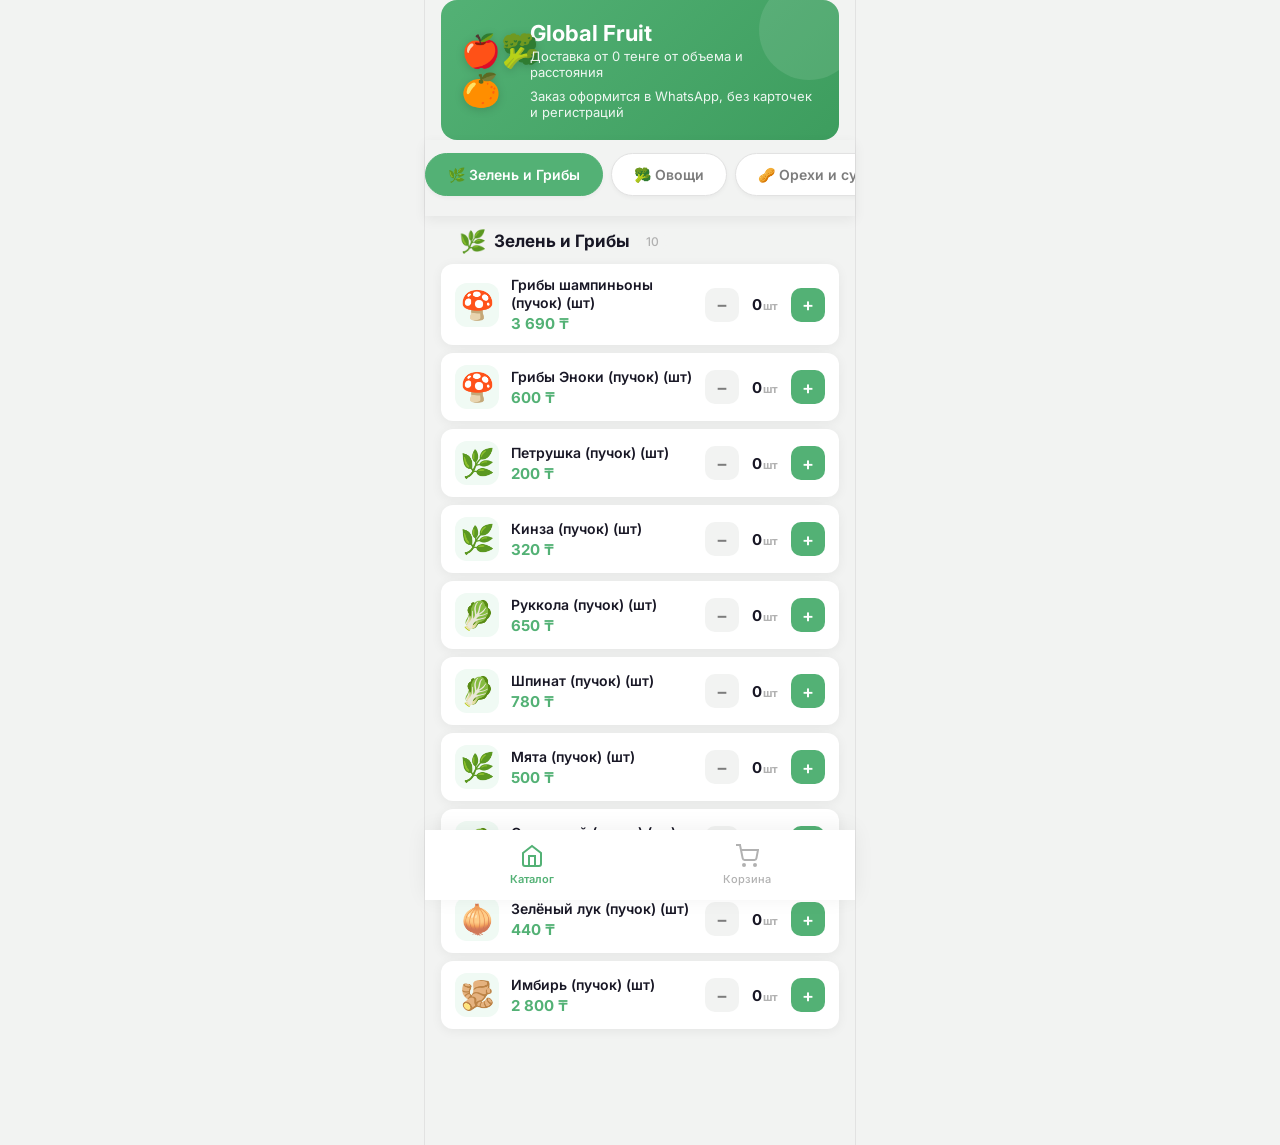
==== index.html @ 4c391168 "Update qty step by numeric unit and default start category to sales" ====
<!DOCTYPE html>
<html lang="ru">

<head>
    <meta charset="UTF-8">
    <meta name="viewport" content="width=device-width, initial-scale=1.0, maximum-scale=1.0, user-scalable=no">
    <title>GlobalFruit - Свежие фрукты и овощи</title>
    <meta name="description"
        content="Каталог свежих фруктов, овощей, орехов и ягод с доставкой. Собери заказ и отправь в WhatsApp.">
    <meta property="og:title" content="GlobalFruit - Свежие фрукты и овощи">
    <meta property="og:description"
        content="Каталог свежих фруктов, овощей, орехов и ягод с доставкой. Собери заказ и отправь в WhatsApp.">
    <meta property="og:type" content="website">
    <meta property="og:url" content="https://globalfruit.kz/">
    <meta property="og:site_name" content="GlobalFruit">
    <meta name="twitter:card" content="summary">
    <meta name="twitter:title" content="GlobalFruit - Свежие фрукты и овощи">
    <meta name="twitter:description"
        content="Каталог свежих фруктов, овощей, орехов и ягод с доставкой. Собери заказ и отправь в WhatsApp.">
    <link rel="preconnect" href="https://fonts.googleapis.com">
    <link rel="preconnect" href="https://fonts.gstatic.com" crossorigin>
    <link href="https://fonts.googleapis.com/css2?family=Inter:wght@400;500;600;700;800&display=swap" rel="stylesheet">
    <link rel="stylesheet" href="style.css?v=20260222-7">
</head>

<body>

    <!-- ===== ЭКРАН КАТАЛОГА ===== -->
    <div id="catalog-screen" class="screen active">
        <div class="banner banner-top">
            <div class="banner-content">
                <span class="banner-emoji">🍎🥦🍊</span>
                <div class="banner-copy">
                    <div class="banner-title">Global Fruit</div>
                    <div class="banner-text">Доставка от 0 тенге от объема и расстояния</div>
                    <div class="banner-text">Заказ оформится в WhatsApp, без карточек и регистраций</div>
                </div>
            </div>
        </div>

        <div class="sticky-bar sticky-bar-top">
            <div id="categories-bar-top" class="categories-bar"></div>
            <div id="last-update" class="last-update"></div>
        </div>

        <!-- Загрузка -->
        <div id="loading-banner" class="loading-banner" style="display:none;">
            <span class="loading-spinner"></span>
            Загружаю цены...
        </div>

        <!-- Список товаров -->
        <div id="products-list" class="products-list"></div>

        <!-- Пустой результат -->
        <div id="empty-state" class="empty-state" style="display:none;">
            <div class="empty-emoji">🔍</div>
            <p>Ничего не найдено</p>
        </div>
    </div>

    <!-- ===== ЭКРАН КОРЗИНЫ ===== -->
    <div id="cart-screen" class="screen">
        <header class="cart-header">
            <h2 class="cart-title">🛒 Корзина</h2>
            <button id="clear-cart-btn" class="clear-btn">Очистить</button>
        </header>

        <div id="cart-items" class="cart-items"></div>

        <div id="cart-empty" class="cart-empty">
            <div class="empty-emoji">🛒</div>
            <p>Корзина пуста</p>
            <p class="cart-empty-sub">Добавьте товары из каталога</p>
        </div>

        <!-- Текстовый блок заказа -->
        <div id="cart-summary" class="cart-summary" style="display:none;">
            <div class="summary-head">
                <div class="summary-label">Ваш заказ:</div>
                <button id="copy-cart-btn" class="copy-btn" type="button">Копировать</button>
            </div>
            <pre id="cart-text" class="cart-text"></pre>
            <div class="cart-total-row">
                <span>Итого:</span>
                <span id="cart-total-price" class="cart-total-price"></span>
            </div>
            <p class="cart-total-note">Сумма приблизительная, сейчас взвесим и покажем сколько получилось.</p>
        </div>

        <!-- Кнопка WhatsApp -->
        <a id="whatsapp-btn" href="#" class="whatsapp-btn" style="display:none;" target="_blank" rel="noopener">
            <svg class="wa-icon" viewBox="0 0 24 24" fill="currentColor">
                <path
                    d="M17.472 14.382c-.297-.149-1.758-.867-2.03-.967-.273-.099-.471-.148-.67.15-.197.297-.767.966-.94 1.164-.173.199-.347.223-.644.075-.297-.15-1.255-.463-2.39-1.475-.883-.788-1.48-1.761-1.653-2.059-.173-.297-.018-.458.13-.606.134-.133.298-.347.446-.52.149-.174.198-.298.298-.497.099-.198.05-.371-.025-.52-.075-.149-.669-1.612-.916-2.207-.242-.579-.487-.5-.669-.51-.173-.008-.371-.01-.57-.01-.198 0-.52.074-.792.372-.272.297-1.04 1.016-1.04 2.479 0 1.462 1.065 2.875 1.213 3.074.149.198 2.096 3.2 5.077 4.487.709.306 1.262.489 1.694.625.712.227 1.36.195 1.871.118.571-.085 1.758-.719 2.006-1.413.248-.694.248-1.289.173-1.413-.074-.124-.272-.198-.57-.347m-5.421 7.403h-.004a9.87 9.87 0 01-5.031-1.378l-.361-.214-3.741.982.998-3.648-.235-.374a9.86 9.86 0 01-1.51-5.26c.001-5.45 4.436-9.884 9.888-9.884 2.64 0 5.122 1.03 6.988 2.898a9.825 9.825 0 012.893 6.994c-.003 5.45-4.437 9.884-9.885 9.884m8.413-18.297A11.815 11.815 0 0012.05 0C5.495 0 .16 5.335.157 11.892c0 2.096.547 4.142 1.588 5.945L.057 24l6.305-1.654a11.882 11.882 0 005.683 1.448h.005c6.554 0 11.89-5.335 11.893-11.893a11.821 11.821 0 00-3.48-8.413z" />
            </svg>
            Отправить заказ в WhatsApp
        </a>
    </div>

    <!-- ===== НИЖНЯЯ НАВИГАЦИЯ ===== -->
    <nav class="bottom-nav">
        <button class="nav-btn active" data-screen="catalog-screen">
            <svg viewBox="0 0 24 24" fill="none" stroke="currentColor" stroke-width="2">
                <path d="m3 9 9-7 9 7v11a2 2 0 0 1-2 2H5a2 2 0 0 1-2-2z" />
                <polyline points="9 22 9 12 15 12 15 22" />
            </svg>
            <span>Каталог</span>
        </button>
        <button class="nav-btn" data-screen="cart-screen">
            <svg viewBox="0 0 24 24" fill="none" stroke="currentColor" stroke-width="2">
                <circle cx="9" cy="21" r="1" />
                <circle cx="20" cy="21" r="1" />
                <path d="M1 1h4l2.68 13.39a2 2 0 0 0 2 1.61h9.72a2 2 0 0 0 2-1.61L23 6H6" />
            </svg>
            <span>Корзина</span>
            <span id="cart-badge" class="cart-badge" style="display:none;">0</span>
        </button>
    </nav>

    <script src="js/catalog-data.js?v=20260222-7"></script>
    <script src="js/catalog-utils.js?v=20260222-7"></script>
    <script src="app.js?v=20260226-2"></script>
</body>

</html>
---- style.css ----
/* ===== СБРОС И БАЗОВЫЕ СТИЛИ ===== */
*,
*::before,
*::after {
    margin: 0;
    padding: 0;
    box-sizing: border-box;
}

:root {
    --green: #53B175;
    --green-dark: #489E67;
    --green-light: #E8F5E9;
    --green-pale: #F0FAF4;
    --bg: #F2F3F2;
    --white: #FFFFFF;
    --text: #181725;
    --text-secondary: #7C7C7C;
    --text-muted: #B1B1B1;
    --border: #E2E2E2;
    --shadow: 0 2px 12px rgba(0, 0, 0, 0.06);
    --shadow-lg: 0 8px 30px rgba(0, 0, 0, 0.1);
    --radius: 16px;
    --radius-sm: 12px;
    --nav-height: 70px;
    --categories-height: 64px;
    --wa-green: #25D366;
    --sale: #FF6B35;
    --sale-bg: #FFF3EE;
}

html {
    font-family: 'Inter', -apple-system, BlinkMacSystemFont, sans-serif;
    font-size: 16px;
    -webkit-tap-highlight-color: transparent;
    -webkit-font-smoothing: antialiased;
}

body {
    background: var(--bg);
    color: var(--text);
    min-height: 100dvh;
    overflow-x: hidden;
    padding-bottom: calc(var(--nav-height) + 18px);
}

/* ===== ЭКРАНЫ ===== */
.screen {
    display: none;
    animation: fadeIn 0.25s ease;
}

.screen.active {
    display: block;
}

@keyframes fadeIn {
    from {
        opacity: 0;
        transform: translateY(8px);
    }

    to {
        opacity: 1;
        transform: translateY(0);
    }
}

/* ===== ШАПКА (не sticky — прокручивается) ===== */
.header {
    text-align: center;
    padding: 24px 16px 8px;
}

.header-logo {
    font-size: 36px;
    margin-bottom: 4px;
    animation: bounce 2s infinite;
}

@keyframes bounce {

    0%,
    100% {
        transform: translateY(0);
    }

    50% {
        transform: translateY(-6px);
    }
}

.header-title {
    font-size: 24px;
    font-weight: 800;
    color: var(--green);
    letter-spacing: -0.5px;
}

.header-subtitle {
    font-size: 13px;
    color: var(--text-secondary);
    margin-top: 2px;
}

/* ===== ПОИСК ===== */
.search-wrap {
    position: relative;
    margin: 16px 16px 0;
}

.search-icon {
    position: absolute;
    left: 14px;
    top: 50%;
    transform: translateY(-50%);
    width: 20px;
    height: 20px;
    color: var(--text-muted);
    pointer-events: none;
}

.search-input {
    width: 100%;
    padding: 14px 16px 14px 44px;
    border: none;
    border-radius: var(--radius);
    background: var(--white);
    font-size: 15px;
    font-family: inherit;
    color: var(--text);
    box-shadow: var(--shadow);
    outline: none;
    transition: box-shadow 0.2s;
}

.search-input::placeholder {
    color: var(--text-muted);
}

.search-input:focus {
    box-shadow: 0 0 0 2px var(--green), var(--shadow);
}

/* ===== БАННЕР ===== */
.banner {
    background: linear-gradient(135deg, var(--green) 0%, #3d9d5e 100%);
    border-radius: var(--radius);
    padding: 20px;
    margin: 16px 16px 0;
    color: white;
    overflow: hidden;
    position: relative;
}

.banner-top {
    margin: 0 16px 0;
}

.banner::after {
    content: '';
    position: absolute;
    right: -20px;
    top: -20px;
    width: 100px;
    height: 100px;
    background: rgba(255, 255, 255, 0.1);
    border-radius: 50%;
}

.banner-content {
    display: flex;
    align-items: center;
    gap: 4px;
    position: relative;
    z-index: 1;
}

.banner-copy {
    margin-left: -26px;
}

.banner-emoji {
    font-size: 32px;
    filter: drop-shadow(0 2px 4px rgba(0, 0, 0, 0.15));
}

.banner-title {
    font-size: 22px;
    font-weight: 700;
}

.banner-text {
    font-size: 13px;
    opacity: 0.9;
    margin-top: 2px;
}

.banner-text + .banner-text {
    margin-top: 8px;
}

/* ===== ФИКСИРОВАННЫЕ БАРЫ КАТЕГОРИЙ (ВЕРХ/НИЗ) ===== */
.sticky-bar {
    left: 0;
    right: 0;
    z-index: 150;
    background: var(--bg);
    padding: 10px 0 5px;
    transition: transform 0.3s ease;
}

.sticky-bar-top {
    position: sticky;
    top: 0;
    z-index: 170;
    padding: 8px 0 2px;
    box-shadow: 0 4px 12px rgba(0, 0, 0, 0.06);
}


/* Ограничение ширины на десктопе */
@media (min-width: 480px) {
    .sticky-bar-top {
        max-width: 430px;
        margin: 0 auto;
    }
}

/* Скрываем метку когда бар внизу, чтобы не загромождать */

/* ===== КАТЕГОРИИ (чипсы) ===== */
.categories-bar {
    display: flex;
    gap: 8px;
    overflow-x: auto;
    padding: 5px 0 10px;
    -webkit-overflow-scrolling: touch;
    scrollbar-width: none;
}

.categories-bar::-webkit-scrollbar {
    display: none;
}

.cat-chip {
    flex-shrink: 0;
    padding: 12px 22px;
    /* Чуть шире по высоте и вширь */
    border: 1.5px solid var(--border);
    border-radius: 24px;
    background: var(--white);
    font-size: 14px;
    /* Чуть крупнее шрифт */
    font-weight: 600;
    font-family: inherit;
    color: var(--text-secondary);
    cursor: pointer;
    transition: all 0.2s;
    white-space: nowrap;
    box-shadow: 0 2px 4px rgba(0, 0, 0, 0.04);
}

.cat-chip:active {
    transform: scale(0.95);
}

.cat-chip.active {
    background: var(--green);
    color: white;
    border-color: var(--green);
}

/* Специальный стиль для чипа "Акция" */
.cat-chip[data-category="sale"] {
    border-color: var(--sale);
    color: var(--sale);
}

.cat-chip[data-category="sale"].active {
    background: var(--sale);
    color: white;
    border-color: var(--sale);
}

/* Метка времени обновления */
.last-update {
    font-size: 11px;
    color: var(--text-muted);
    padding: 0 16px 8px;
    text-align: right;
}

/* ===== LOADING-БАННЕР ===== */
.loading-banner {
    display: flex;
    align-items: center;
    gap: 10px;
    margin: 8px 16px;
    padding: 12px 16px;
    background: var(--white);
    border-radius: var(--radius-sm);
    font-size: 14px;
    color: var(--text-secondary);
    box-shadow: var(--shadow);
}

.loading-spinner {
    width: 18px;
    height: 18px;
    border: 2px solid var(--green-pale);
    border-top-color: var(--green);
    border-radius: 50%;
    animation: spin 0.8s linear infinite;
    flex-shrink: 0;
}

@keyframes spin {
    to {
        transform: rotate(360deg);
    }
}

/* ===== СЕКЦИЯ КАТЕГОРИИ ===== */
.category-section {
    margin-bottom: 20px;
}

.category-header {
    display: flex;
    align-items: center;
    gap: 8px;
    margin-bottom: 10px;
    padding: 0 18px;
}

.category-emoji {
    font-size: 22px;
}

.category-name {
    font-size: 17px;
    font-weight: 700;
    color: var(--text);
}

.category-count {
    font-size: 12px;
    font-weight: 500;
    color: var(--text-muted);
    background: var(--bg);
    padding: 2px 8px;
    border-radius: 10px;
}

/* ===== СПИСОК ТОВАРОВ ===== */
.products-list {
    padding: 12px 16px 8px;
}

/* ===== КАРТОЧКА ТОВАРА ===== */
.product-card {
    display: flex;
    align-items: center;
    background: var(--white);
    border-radius: var(--radius-sm);
    padding: 12px 14px;
    margin-bottom: 8px;
    box-shadow: var(--shadow);
    transition: transform 0.15s, box-shadow 0.15s;
    gap: 12px;
}

.product-card:active {
    transform: scale(0.98);
}

.product-card.in-cart {
    border-left: 3px solid var(--green);
}

.product-emoji {
    font-size: 28px;
    width: 44px;
    height: 44px;
    display: flex;
    align-items: center;
    justify-content: center;
    background: var(--green-pale);
    border-radius: 12px;
    flex-shrink: 0;
}

.product-info {
    flex: 1;
    min-width: 0;
}

.product-name {
    font-size: 14px;
    font-weight: 600;
    color: var(--text);
    line-height: 1.3;
}

.product-price {
    font-size: 15px;
    font-weight: 700;
    color: var(--green);
    margin-top: 2px;
}

/* ===== БЕЙДЖ "АКЦИЯ" НА ТОВАРЕ ===== */
.sale-badge {
    display: inline-flex;
    align-items: center;
    font-size: 10px;
    font-weight: 700;
    color: var(--sale);
    background: var(--sale-bg);
    border: 1px solid var(--sale);
    border-radius: 6px;
    padding: 1px 6px;
    margin-left: 4px;
    vertical-align: middle;
    white-space: nowrap;
}

/* ===== СЧЁТЧИК ===== */
.counter {
    display: flex;
    align-items: center;
    gap: 2px;
    flex-shrink: 0;
}

.counter-btn {
    width: 34px;
    height: 34px;
    border: none;
    border-radius: 10px;
    font-size: 18px;
    font-weight: 600;
    font-family: inherit;
    cursor: pointer;
    display: flex;
    align-items: center;
    justify-content: center;
    transition: all 0.15s;
    -webkit-tap-highlight-color: transparent;
}

.counter-btn:active {
    transform: scale(0.9);
}

.counter-btn.minus {
    background: var(--bg);
    color: var(--text-secondary);
}

.counter-btn.minus:hover {
    background: #e0e0e0;
}

.counter-btn.plus {
    background: var(--green);
    color: white;
}

.counter-btn.plus:hover {
    background: var(--green-dark);
}

.counter-btn.plus.is-active {
    background: #4e8ef7;
}

.counter-btn.plus.is-active:hover {
    background: #3f7be2;
}

.counter-val {
    width: auto;
    min-width: 10px;
    text-align: right;
    font-size: 15px;
    font-weight: 700;
    color: var(--text);
}

.counter-val.has-value {
    color: var(--green);
}

.counter-value-wrap {
    min-width: 48px;
    display: flex;
    align-items: baseline;
    justify-content: center;
    gap: 1px;
}

.counter-unit {
    font-size: 11px;
    font-weight: 700;
    color: var(--text-muted);
    text-transform: lowercase;
}

/* ===== ПУСТОЙ РЕЗУЛЬТАТ ===== */
.empty-state,
.cart-empty {
    text-align: center;
    padding: 48px 16px;
    color: var(--text-secondary);
}

.empty-emoji {
    font-size: 48px;
    margin-bottom: 12px;
}

.cart-empty-sub {
    font-size: 13px;
    color: var(--text-muted);
    margin-top: 4px;
}

/* ===== ЭКРАН КОРЗИНЫ ===== */
.cart-header {
    display: flex;
    align-items: center;
    justify-content: space-between;
    padding: 24px 16px 16px;
}

.cart-title {
    font-size: 22px;
    font-weight: 800;
}

.clear-btn {
    padding: 6px 14px;
    font-size: 13px;
    font-weight: 500;
    font-family: inherit;
    border: 1.5px solid #ff6b6b;
    border-radius: 20px;
    background: transparent;
    color: #ff6b6b;
    cursor: pointer;
    transition: all 0.2s;
}

.clear-btn:active {
    background: #ff6b6b;
    color: white;
}

.cart-items {
    display: flex;
    flex-direction: column;
    gap: 8px;
    padding: 0 16px;
}

.cart-item {
    display: flex;
    align-items: center;
    justify-content: space-between;
    gap: 12px;
    background: var(--white);
    border-radius: var(--radius-sm);
    padding: 12px 14px;
    box-shadow: var(--shadow);
}

.cart-item-info {
    flex: 1;
    min-width: 0;
    display: flex;
    flex-direction: column;
    gap: 2px;
}

.cart-item-name {
    font-size: 14px;
    font-weight: 600;
    flex: 1;
    min-width: 0;
    overflow: hidden;
    text-overflow: ellipsis;
    white-space: nowrap;
}

.cart-item-price {
    font-size: 15px;
    font-weight: 700;
    color: var(--green);
}

.cart-item-counter {
    margin-left: 8px;
}

/* ===== БЛОК ЗАКАЗА (текст) ===== */
.cart-summary {
    margin: 16px 16px 100px;
    background: var(--white);
    border-radius: var(--radius);
    padding: 16px;
    box-shadow: var(--shadow);
}

.summary-head {
    display: flex;
    align-items: center;
    justify-content: space-between;
    gap: 10px;
    margin-bottom: 8px;
}

.summary-label {
    font-size: 13px;
    font-weight: 600;
    color: var(--text-secondary);
    text-transform: uppercase;
    letter-spacing: 0.5px;
}

.copy-btn {
    border: 1px solid var(--border);
    background: var(--white);
    color: var(--text-secondary);
    border-radius: 999px;
    padding: 6px 12px;
    font-size: 12px;
    font-weight: 600;
    font-family: inherit;
    cursor: pointer;
    transition: background 0.2s, color 0.2s, border-color 0.2s;
}

.copy-btn:active {
    background: var(--green-pale);
    border-color: var(--green);
    color: var(--green-dark);
}

.copy-btn:disabled {
    opacity: 0.5;
    cursor: not-allowed;
}

.cart-text {
    font-family: 'Inter', monospace;
    font-size: 13px;
    color: var(--text);
    white-space: pre-wrap;
    line-height: 1.7;
    border: 1px dashed var(--border);
    border-radius: 8px;
    padding: 12px;
    background: var(--green-pale);
    max-height: 240px;
    overflow-y: auto;
}

.cart-total-row {
    display: flex;
    justify-content: space-between;
    align-items: center;
    margin-top: 12px;
    padding-top: 12px;
    border-top: 1px solid var(--border);
    font-size: 16px;
    font-weight: 700;
}

.cart-total-price {
    color: var(--green);
    font-size: 20px;
}

.cart-total-note {
    margin-top: 10px;
    font-size: 12px;
    line-height: 1.45;
    color: var(--text-secondary);
}

/* ===== КНОПКА WhatsApp ===== */
.whatsapp-btn {
    display: flex;
    align-items: center;
    justify-content: center;
    gap: 10px;
    width: calc(100% - 32px);
    position: fixed;
    bottom: calc(var(--nav-height) + 14px);
    left: 16px;
    right: 16px;
    padding: 16px;
    background: var(--wa-green);
    color: white;
    font-size: 16px;
    font-weight: 700;
    font-family: inherit;
    border: none;
    border-radius: var(--radius);
    text-decoration: none;
    box-shadow: 0 6px 20px rgba(37, 211, 102, 0.4);
    transition: transform 0.15s, box-shadow 0.15s;
    z-index: 100;
}

.whatsapp-btn:active {
    transform: scale(0.97);
    box-shadow: 0 3px 12px rgba(37, 211, 102, 0.3);
}

.wa-icon {
    width: 22px;
    height: 22px;
}

/* ===== НИЖНЯЯ НАВИГАЦИЯ ===== */
.bottom-nav {
    position: fixed;
    bottom: 0;
    left: 0;
    right: 0;
    height: var(--nav-height);
    background: var(--white);
    display: flex;
    align-items: center;
    justify-content: space-around;
    box-shadow: 0 -2px 20px rgba(0, 0, 0, 0.06);
    z-index: 200;
    padding-bottom: env(safe-area-inset-bottom, 0);
}

.nav-btn {
    display: flex;
    flex-direction: column;
    align-items: center;
    gap: 4px;
    background: none;
    border: none;
    cursor: pointer;
    padding: 8px 20px;
    position: relative;
    font-family: inherit;
    transition: all 0.2s;
}

.nav-btn svg {
    width: 24px;
    height: 24px;
    color: var(--text-muted);
    transition: color 0.2s;
}

.nav-btn span {
    font-size: 11px;
    font-weight: 500;
    color: var(--text-muted);
    transition: color 0.2s;
}

.nav-btn.active svg {
    color: var(--green);
}

.nav-btn.active span {
    color: var(--green);
    font-weight: 600;
}

.cart-badge {
    position: absolute;
    top: 2px;
    right: 10px;
    min-width: 18px;
    height: 18px;
    padding: 0 5px;
    background: #ff6b6b;
    color: white;
    font-size: 11px;
    font-weight: 700;
    border-radius: 9px;
    display: flex;
    align-items: center;
    justify-content: center;
    animation: popIn 0.3s ease;
}

@keyframes popIn {
    from {
        transform: scale(0);
    }

    to {
        transform: scale(1);
    }
}

/* ===== АДАПТИВНОСТЬ ===== */
@media (min-width: 480px) {
    body {
        max-width: 430px;
        margin: 0 auto;
        box-shadow: -1px 0 0 var(--border), 1px 0 0 var(--border);
        min-height: 100vh;
    }

    .bottom-nav {
        max-width: 430px;
        left: 50%;
        transform: translateX(-50%);
    }

    .whatsapp-btn {
        max-width: 398px;
        left: 50%;
        transform: translateX(-50%);
    }

    .whatsapp-btn:active {
        transform: translateX(-50%) scale(0.97);
    }
}
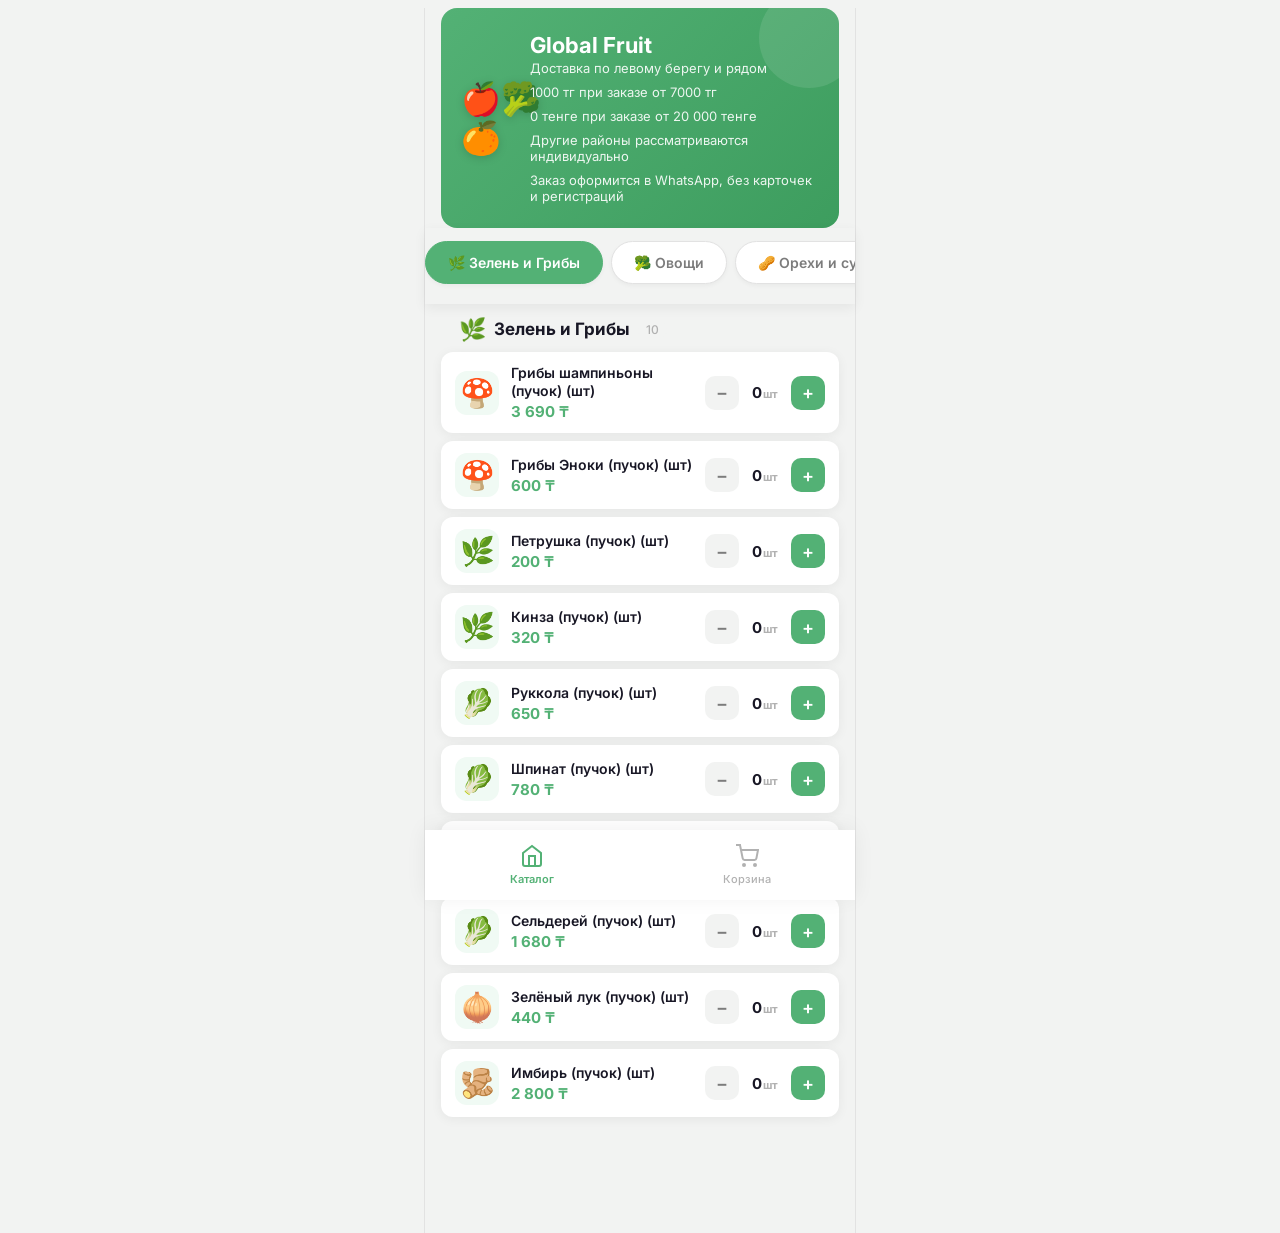
==== commit 3da0a57e: "Update delivery banner copy and spacing" ====
--- a/index.html
+++ b/index.html
@@ -20,7 +20,7 @@
     <link rel="preconnect" href="https://fonts.googleapis.com">
     <link rel="preconnect" href="https://fonts.gstatic.com" crossorigin>
     <link href="https://fonts.googleapis.com/css2?family=Inter:wght@400;500;600;700;800&display=swap" rel="stylesheet">
-    <link rel="stylesheet" href="style.css?v=20260222-7">
+    <link rel="stylesheet" href="style.css?v=20260226-2">
 </head>
 
 <body>
@@ -32,7 +32,10 @@
                 <span class="banner-emoji">🍎🥦🍊</span>
                 <div class="banner-copy">
                     <div class="banner-title">Global Fruit</div>
-                    <div class="banner-text">Доставка от 0 тенге от объема и расстояния</div>
+                    <div class="banner-text">Доставка по левому берегу и рядом</div>
+                    <div class="banner-text">1000 тг при заказе от 7000 тг</div>
+                    <div class="banner-text">0 тенге при заказе от 20 000 тенге</div>
+                    <div class="banner-text">Другие районы рассматриваются индивидуально</div>
                     <div class="banner-text">Заказ оформится в WhatsApp, без карточек и регистраций</div>
                 </div>
             </div>
@@ -120,7 +123,7 @@
 
     <script src="js/catalog-data.js?v=20260222-7"></script>
     <script src="js/catalog-utils.js?v=20260222-7"></script>
-    <script src="app.js?v=20260226-2"></script>
+    <script src="app.js?v=20260226-4"></script>
 </body>
 
 </html>
--- a/style.css
+++ b/style.css
@@ -27,6 +27,8 @@
     --wa-green: #25D366;
     --sale: #FF6B35;
     --sale-bg: #FFF3EE;
+    --sale-card-bg: #FFEFE8;
+    --sale-card-border: #FFD8CB;
 }
 
 html {
@@ -146,7 +148,7 @@
 .banner {
     background: linear-gradient(135deg, var(--green) 0%, #3d9d5e 100%);
     border-radius: var(--radius);
-    padding: 20px;
+    padding: 24px 20px;
     margin: 16px 16px 0;
     color: white;
     overflow: hidden;
@@ -154,7 +156,7 @@
 }
 
 .banner-top {
-    margin: 0 16px 0;
+    margin: 8px 16px 0;
 }
 
 .banner::after {
@@ -379,6 +381,11 @@
     border-left: 3px solid var(--green);
 }
 
+.product-card.sale-card {
+    background: var(--sale-card-bg);
+    box-shadow: 0 0 0 1px var(--sale-card-border), var(--shadow);
+}
+
 .product-emoji {
     font-size: 28px;
     width: 44px;
@@ -403,27 +410,19 @@
     line-height: 1.3;
 }
 
+.sale-flame {
+    display: inline-block;
+    font-size: 12px;
+    line-height: 1;
+    margin-left: 2px;
+    vertical-align: baseline;
+}
+
 .product-price {
     font-size: 15px;
     font-weight: 700;
     color: var(--green);
     margin-top: 2px;
-}
-
-/* ===== БЕЙДЖ "АКЦИЯ" НА ТОВАРЕ ===== */
-.sale-badge {
-    display: inline-flex;
-    align-items: center;
-    font-size: 10px;
-    font-weight: 700;
-    color: var(--sale);
-    background: var(--sale-bg);
-    border: 1px solid var(--sale);
-    border-radius: 6px;
-    padding: 1px 6px;
-    margin-left: 4px;
-    vertical-align: middle;
-    white-space: nowrap;
 }
 
 /* ===== СЧЁТЧИК ===== */
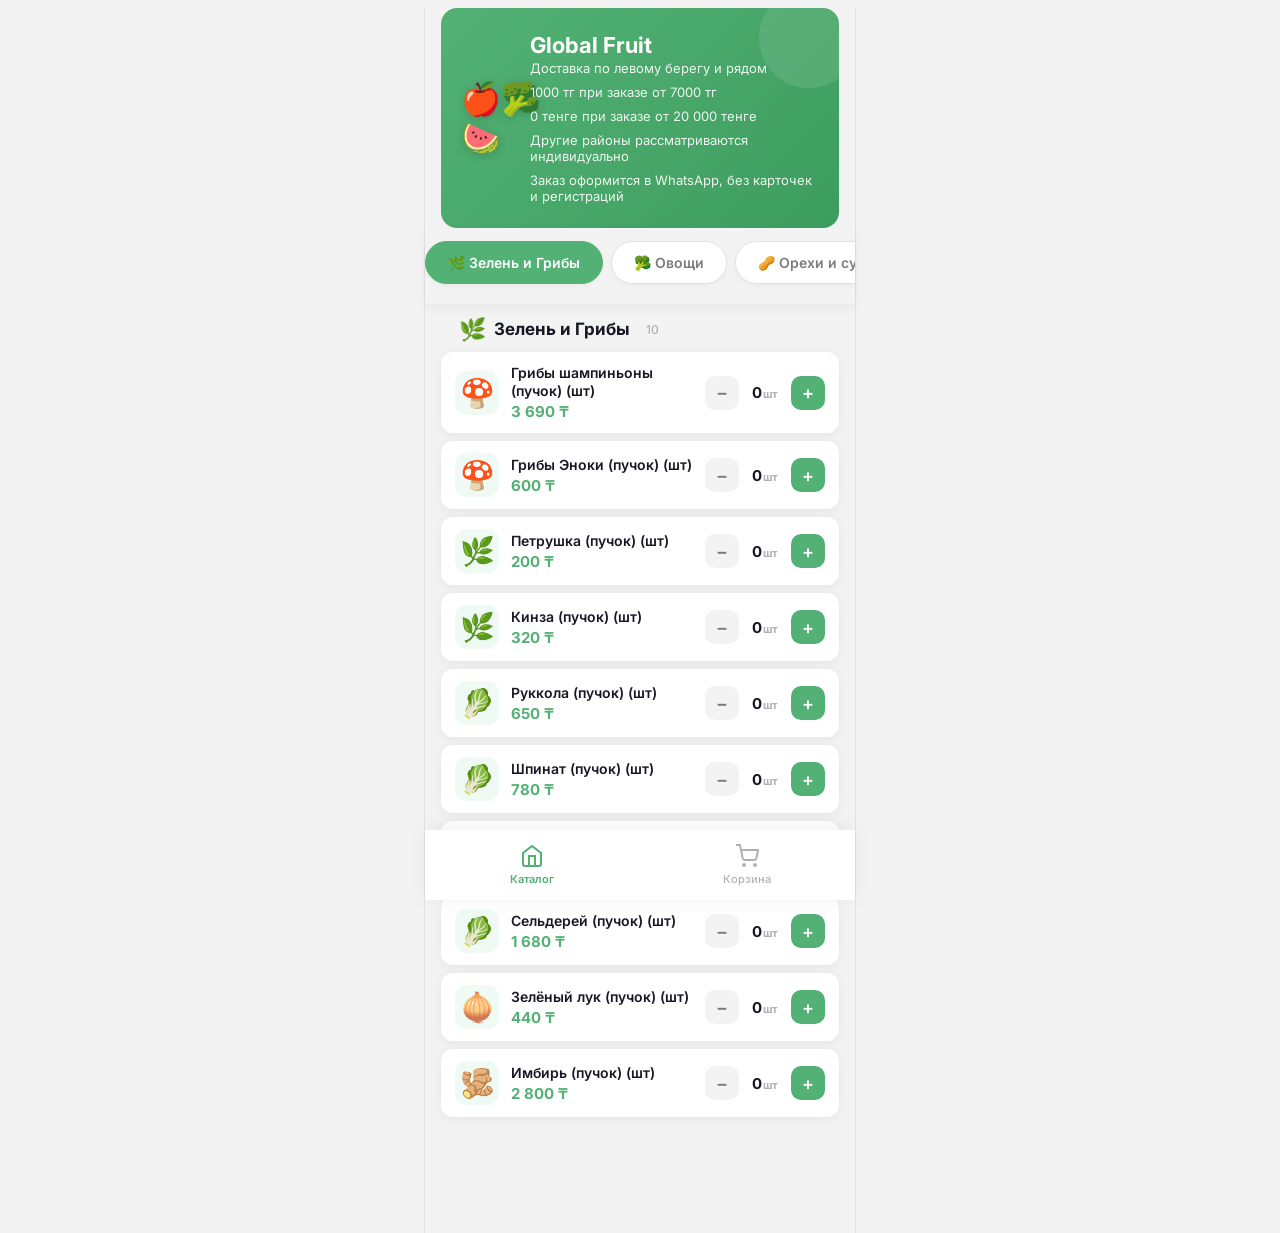
==== commit de65c27f: "Fix UTF-8 text on /price catalog entry" ====
--- a/index.html
+++ b/index.html
@@ -20,16 +20,41 @@
     <link rel="preconnect" href="https://fonts.googleapis.com">
     <link rel="preconnect" href="https://fonts.gstatic.com" crossorigin>
     <link href="https://fonts.googleapis.com/css2?family=Inter:wght@400;500;600;700;800&display=swap" rel="stylesheet">
+    <!-- Meta Pixel Code -->
+    <script>
+        !function (f, b, e, v, n, t, s) {
+            if (f.fbq) return; n = f.fbq = function () {
+                n.callMethod ?
+                    n.callMethod.apply(n, arguments) : n.queue.push(arguments)
+            };
+            if (!f._fbq) f._fbq = n;
+            n.push = n;
+            n.loaded = !0;
+            n.version = '2.0';
+            n.queue = [];
+            t = b.createElement(e);
+            t.async = !0;
+            t.src = v;
+            s = b.getElementsByTagName(e)[0];
+            s.parentNode.insertBefore(t, s)
+        }(window, document, 'script', 'https://connect.facebook.net/en_US/fbevents.js');
+        fbq('init', '1533390841543873');
+        fbq('track', 'PageView');
+    </script>
+    <noscript>
+        <img height="1" width="1" style="display:none"
+            src="https://www.facebook.com/tr?id=1533390841543873&ev=PageView&noscript=1" />
+    </noscript>
+    <!-- End Meta Pixel Code -->
     <link rel="stylesheet" href="style.css?v=20260226-2">
 </head>
 
 <body>
 
-    <!-- ===== ЭКРАН КАТАЛОГА ===== -->
     <div id="catalog-screen" class="screen active">
         <div class="banner banner-top">
             <div class="banner-content">
-                <span class="banner-emoji">🍎🥦🍊</span>
+                <span class="banner-emoji">🍎🥦🍉</span>
                 <div class="banner-copy">
                     <div class="banner-title">Global Fruit</div>
                     <div class="banner-text">Доставка по левому берегу и рядом</div>
@@ -46,23 +71,19 @@
             <div id="last-update" class="last-update"></div>
         </div>
 
-        <!-- Загрузка -->
         <div id="loading-banner" class="loading-banner" style="display:none;">
             <span class="loading-spinner"></span>
             Загружаю цены...
         </div>
 
-        <!-- Список товаров -->
         <div id="products-list" class="products-list"></div>
 
-        <!-- Пустой результат -->
         <div id="empty-state" class="empty-state" style="display:none;">
             <div class="empty-emoji">🔍</div>
             <p>Ничего не найдено</p>
         </div>
     </div>
 
-    <!-- ===== ЭКРАН КОРЗИНЫ ===== -->
     <div id="cart-screen" class="screen">
         <header class="cart-header">
             <h2 class="cart-title">🛒 Корзина</h2>
@@ -77,7 +98,6 @@
             <p class="cart-empty-sub">Добавьте товары из каталога</p>
         </div>
 
-        <!-- Текстовый блок заказа -->
         <div id="cart-summary" class="cart-summary" style="display:none;">
             <div class="summary-head">
                 <div class="summary-label">Ваш заказ:</div>
@@ -91,7 +111,6 @@
             <p class="cart-total-note">Сумма приблизительная, сейчас взвесим и покажем сколько получилось.</p>
         </div>
 
-        <!-- Кнопка WhatsApp -->
         <a id="whatsapp-btn" href="#" class="whatsapp-btn" style="display:none;" target="_blank" rel="noopener">
             <svg class="wa-icon" viewBox="0 0 24 24" fill="currentColor">
                 <path
@@ -101,7 +120,6 @@
         </a>
     </div>
 
-    <!-- ===== НИЖНЯЯ НАВИГАЦИЯ ===== -->
     <nav class="bottom-nav">
         <button class="nav-btn active" data-screen="catalog-screen">
             <svg viewBox="0 0 24 24" fill="none" stroke="currentColor" stroke-width="2">
@@ -123,7 +141,7 @@
 
     <script src="js/catalog-data.js?v=20260222-7"></script>
     <script src="js/catalog-utils.js?v=20260222-7"></script>
-    <script src="app.js?v=20260226-4"></script>
+    <script src="app.js?v=20260406-1"></script>
 </body>
 
 </html>
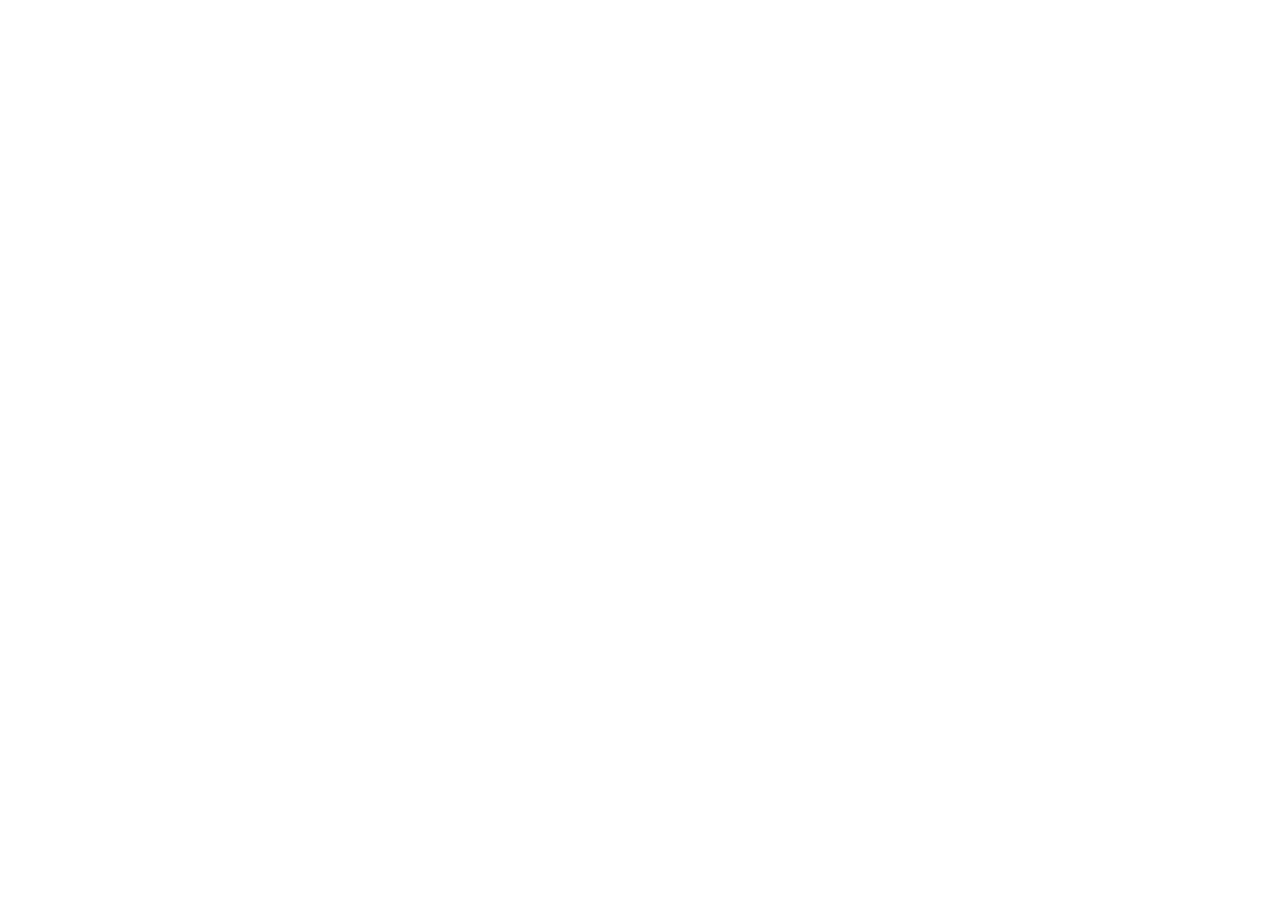
==== commit 7db44533: "Pause public site routes" ====
--- a/index.html
+++ b/index.html
@@ -4,6 +4,8 @@
 <head>
     <meta charset="UTF-8">
     <meta name="viewport" content="width=device-width, initial-scale=1.0, maximum-scale=1.0, user-scalable=no">
+    <script src="/pause-config.js?v=20260515-1"></script>
+    <script src="/pause.js?v=20260515-1"></script>
     <title>GlobalFruit - Свежие фрукты и овощи</title>
     <meta name="description"
         content="Каталог свежих фруктов, овощей, орехов и ягод с доставкой. Собери заказ и отправь в WhatsApp.">
@@ -141,7 +143,7 @@
 
     <script src="js/catalog-data.js?v=20260222-7"></script>
     <script src="js/catalog-utils.js?v=20260222-7"></script>
-    <script src="app.js?v=20260406-1"></script>
+    <script src="app.js?v=20260428-1"></script>
 </body>
 
 </html>
